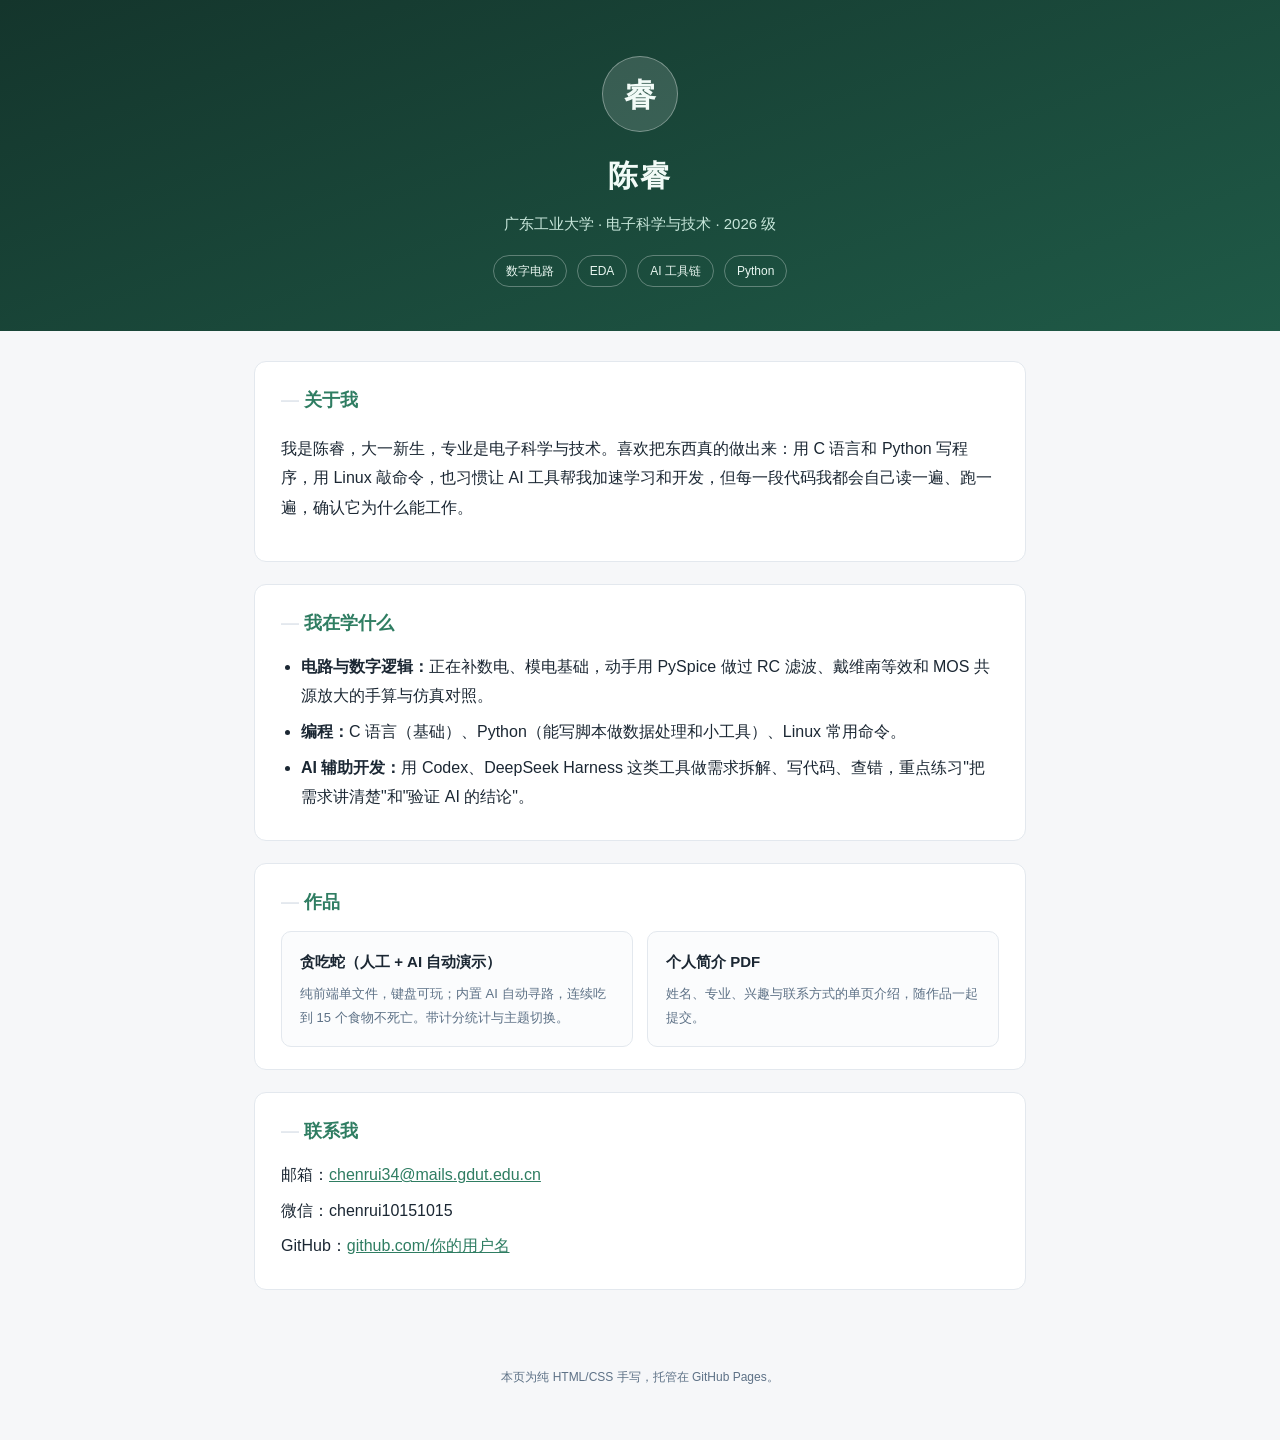
==== website/index.html @ 09685e07 "添加个人简介 PDF 与个人网站（HTML/CSS）" ====
<!DOCTYPE html>
<html lang="zh-CN">
<head>
<meta charset="UTF-8">
<meta name="viewport" content="width=device-width, initial-scale=1.0">
<title>陈睿 · 个人主页</title>
<link rel="stylesheet" href="style.css">
</head>
<body>
<header class="hero">
  <div class="avatar">睿</div>
  <h1>陈睿</h1>
  <p class="sub">广东工业大学 · 电子科学与技术 · 2026 级</p>
  <p class="tags"><span>数字电路</span><span>EDA</span><span>AI 工具链</span><span>Python</span></p>
</header>

<main>
  <section>
    <h2>关于我</h2>
    <p>我是陈睿，大一新生，专业是电子科学与技术。喜欢把东西真的做出来：用 C 语言和 Python 写程序，用 Linux 敲命令，也习惯让 AI 工具帮我加速学习和开发，但每一段代码我都会自己读一遍、跑一遍，确认它为什么能工作。</p>
  </section>

  <section>
    <h2>我在学什么</h2>
    <ul>
      <li><strong>电路与数字逻辑：</strong>正在补数电、模电基础，动手用 PySpice 做过 RC 滤波、戴维南等效和 MOS 共源放大的手算与仿真对照。</li>
      <li><strong>编程：</strong>C 语言（基础）、Python（能写脚本做数据处理和小工具）、Linux 常用命令。</li>
      <li><strong>AI 辅助开发：</strong>用 Codex、DeepSeek Harness 这类工具做需求拆解、写代码、查错，重点练习"把需求讲清楚"和"验证 AI 的结论"。</li>
    </ul>
  </section>

  <section>
    <h2>作品</h2>
    <div class="cards">
      <a class="card" href="../game/snake.html">
        <h3>贪吃蛇（人工 + AI 自动演示）</h3>
        <p>纯前端单文件，键盘可玩；内置 AI 自动寻路，连续吃到 15 个食物不死亡。带计分统计与主题切换。</p>
      </a>
      <div class="card">
        <h3>个人简介 PDF</h3>
        <p>姓名、专业、兴趣与联系方式的单页介绍，随作品一起提交。</p>
      </div>
    </div>
  </section>

  <section>
    <h2>联系我</h2>
    <ul class="contact">
      <li>邮箱：<a href="mailto:chenrui34@mails.gdut.edu.cn">chenrui34@mails.gdut.edu.cn</a></li>
      <li>微信：chenrui10151015</li>
      <li>GitHub：<a href="https://github.com/">github.com/你的用户名</a></li>
    </ul>
  </section>
</main>

<footer>
  <p>本页为纯 HTML/CSS 手写，托管在 GitHub Pages。</p>
</footer>
</body>
</html>
---- website/style.css ----
:root {
  --bg: #f6f7f9;
  --card: #ffffff;
  --text: #1b2733;
  --sub: #5d7186;
  --line: #e3e8ee;
  --accent: #2f7d62;
}

* { box-sizing: border-box; }

body {
  margin: 0;
  background: var(--bg);
  color: var(--text);
  font-family: "Microsoft YaHei", "PingFang SC", -apple-system, Arial, sans-serif;
  line-height: 1.85;
}

.hero {
  background: linear-gradient(160deg, #14352c, #1f5a47);
  color: #f2fbf7;
  padding: 56px 24px 44px;
  text-align: center;
}

.avatar {
  width: 76px; height: 76px; margin: 0 auto 16px;
  border-radius: 50%;
  background: rgba(255, 255, 255, .14);
  border: 1px solid rgba(255, 255, 255, .35);
  font-size: 32px; font-weight: 700; line-height: 76px;
}

.hero h1 { margin: 0 0 6px; font-size: 30px; letter-spacing: 2px; }
.hero .sub { margin: 0 0 18px; color: #c7e6da; font-size: 15px; }

.tags { margin: 0; padding: 0; list-style: none; display: flex; gap: 10px; justify-content: center; flex-wrap: wrap; }
.tags span {
  font-size: 12px; padding: 4px 12px; border-radius: 999px;
  border: 1px solid rgba(255, 255, 255, .3); color: #e8f6f0;
}

main { max-width: 820px; margin: 0 auto; padding: 8px 24px 40px; }

section {
  background: var(--card);
  border: 1px solid var(--line);
  border-radius: 12px;
  padding: 22px 26px;
  margin-top: 22px;
}

section h2 {
  margin: 0 0 12px;
  font-size: 18px;
  color: var(--accent);
}

section h2::before { content: "— "; color: var(--line); }

ul { margin: 0; padding-left: 20px; }
li { margin: 6px 0; }

.cards { display: grid; grid-template-columns: repeat(auto-fit, minmax(240px, 1fr)); gap: 14px; }

.card {
  display: block; text-decoration: none; color: inherit;
  border: 1px solid var(--line); border-radius: 10px;
  padding: 16px 18px; background: #fbfcfd;
  transition: border-color .15s, transform .15s;
}

.card:hover { border-color: var(--accent); transform: translateY(-2px); }
.card h3 { margin: 0 0 6px; font-size: 15px; }
.card p { margin: 0; font-size: 13px; color: var(--sub); }

.contact { list-style: none; padding-left: 0; }
a { color: var(--accent); }

footer {
  text-align: center; color: var(--sub); font-size: 12px;
  padding: 24px 16px 40px;
}
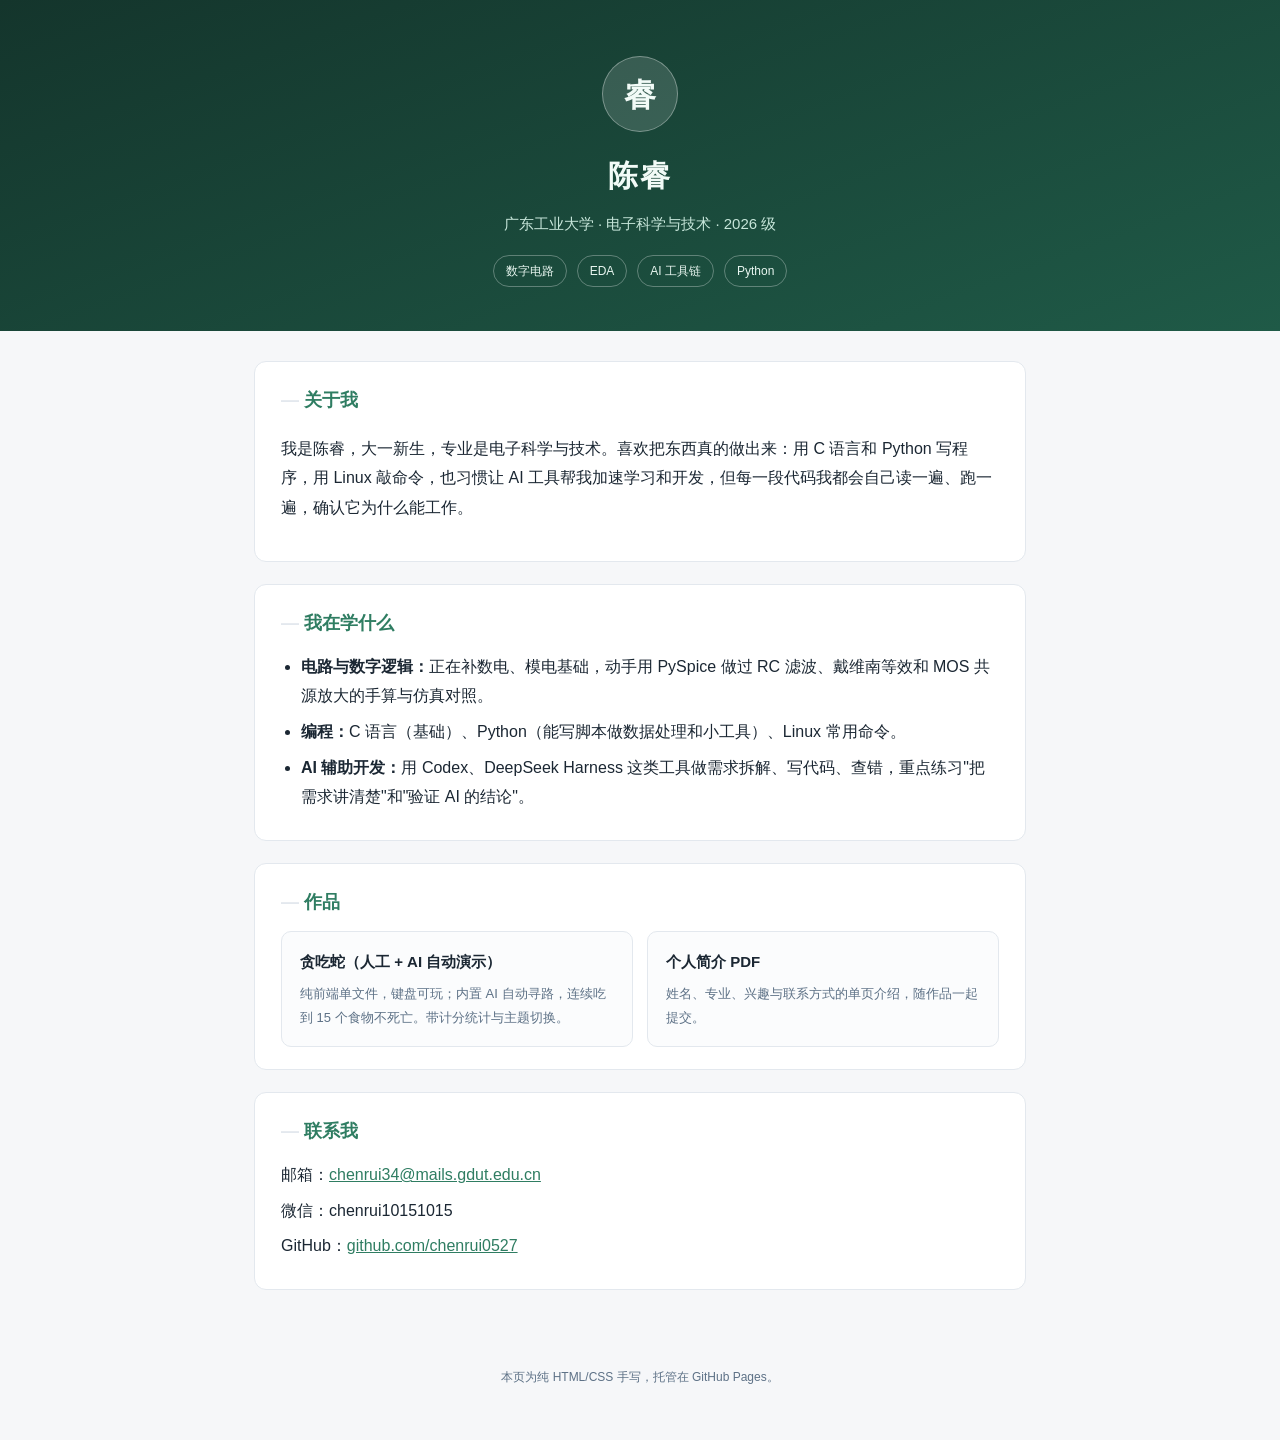
==== commit e8e0538b: "更新仓库与个人网站地址" ====
--- a/website/index.html
+++ b/website/index.html
@@ -48,7 +48,7 @@
     <ul class="contact">
       <li>邮箱：<a href="mailto:chenrui34@mails.gdut.edu.cn">chenrui34@mails.gdut.edu.cn</a></li>
       <li>微信：chenrui10151015</li>
-      <li>GitHub：<a href="https://github.com/">github.com/你的用户名</a></li>
+      <li>GitHub：<a href="https://github.com/chenrui0527">github.com/chenrui0527</a></li>
     </ul>
   </section>
 </main>
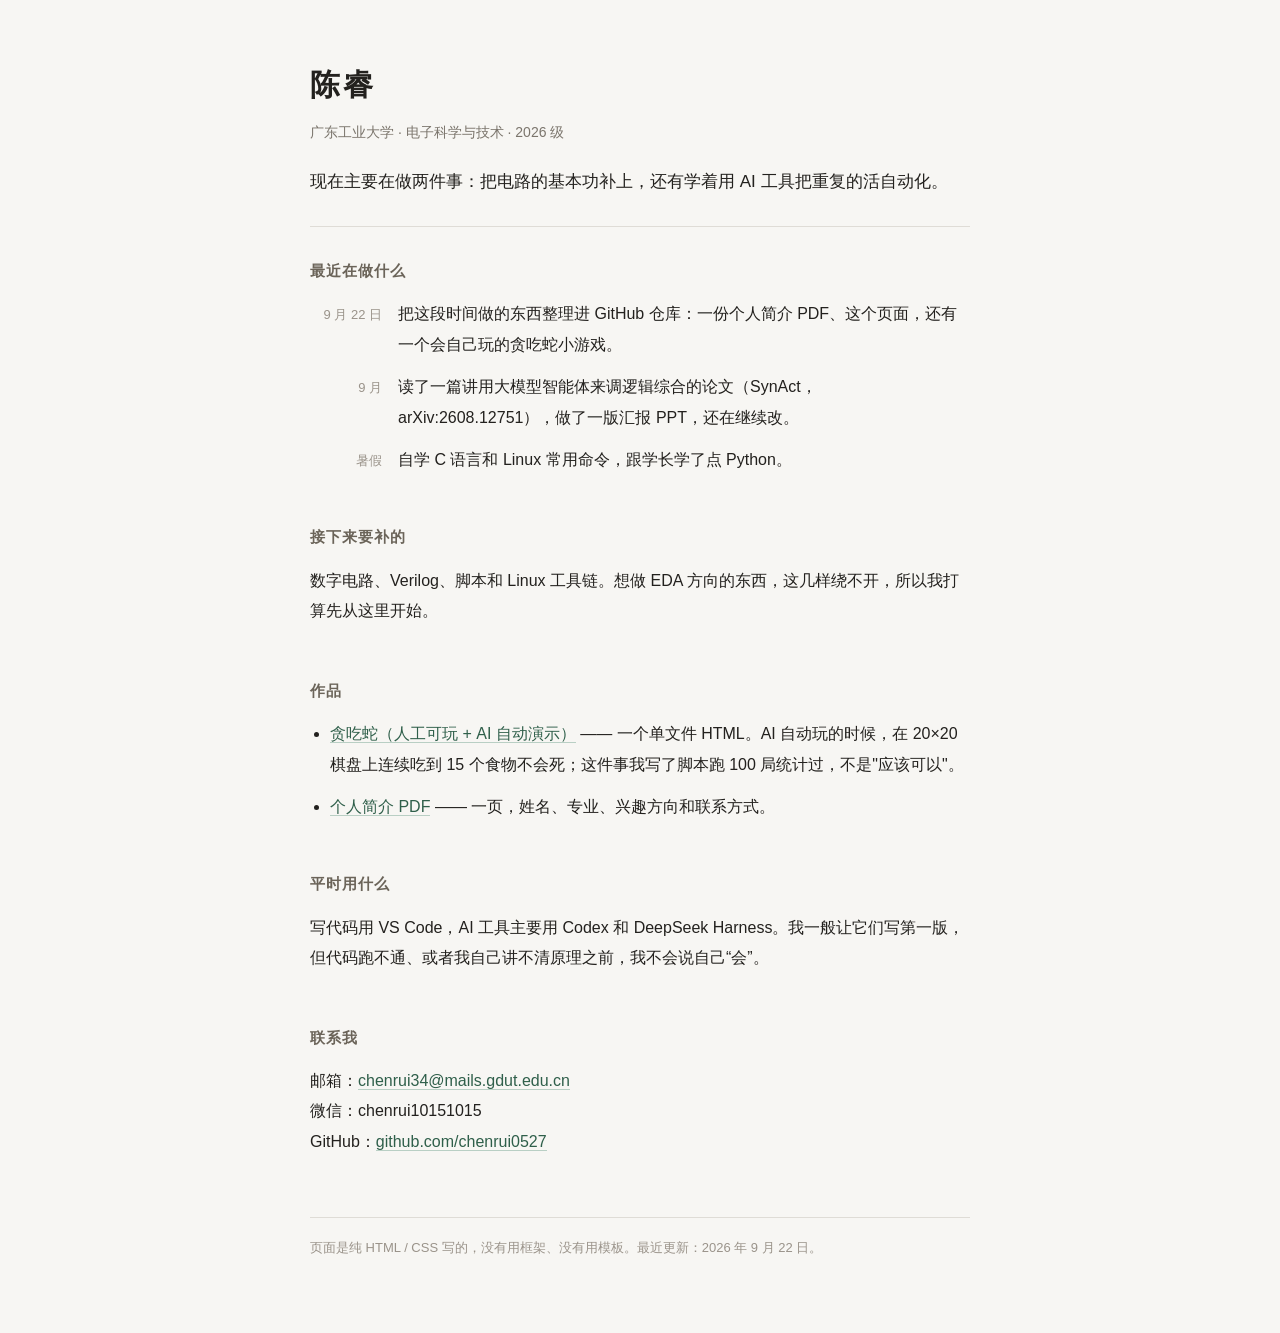
==== commit f625dfbc: "重写个人网站版式：改为单栏排版，去掉模板感" ====
--- a/website/index.html
+++ b/website/index.html
@@ -3,58 +3,71 @@
 <head>
 <meta charset="UTF-8">
 <meta name="viewport" content="width=device-width, initial-scale=1.0">
-<title>陈睿 · 个人主页</title>
+<title>陈睿</title>
 <link rel="stylesheet" href="style.css">
 </head>
 <body>
-<header class="hero">
-  <div class="avatar">睿</div>
-  <h1>陈睿</h1>
-  <p class="sub">广东工业大学 · 电子科学与技术 · 2026 级</p>
-  <p class="tags"><span>数字电路</span><span>EDA</span><span>AI 工具链</span><span>Python</span></p>
-</header>
-
 <main>
-  <section>
-    <h2>关于我</h2>
-    <p>我是陈睿，大一新生，专业是电子科学与技术。喜欢把东西真的做出来：用 C 语言和 Python 写程序，用 Linux 敲命令，也习惯让 AI 工具帮我加速学习和开发，但每一段代码我都会自己读一遍、跑一遍，确认它为什么能工作。</p>
-  </section>
+  <header>
+    <h1>陈睿</h1>
+    <p class="meta">广东工业大学 · 电子科学与技术 · 2026 级</p>
+    <p class="lede">现在主要在做两件事：把电路的基本功补上，还有学着用 AI 工具把重复的活自动化。</p>
+  </header>
 
   <section>
-    <h2>我在学什么</h2>
-    <ul>
-      <li><strong>电路与数字逻辑：</strong>正在补数电、模电基础，动手用 PySpice 做过 RC 滤波、戴维南等效和 MOS 共源放大的手算与仿真对照。</li>
-      <li><strong>编程：</strong>C 语言（基础）、Python（能写脚本做数据处理和小工具）、Linux 常用命令。</li>
-      <li><strong>AI 辅助开发：</strong>用 Codex、DeepSeek Harness 这类工具做需求拆解、写代码、查错，重点练习"把需求讲清楚"和"验证 AI 的结论"。</li>
+    <h2>最近在做什么</h2>
+    <ul class="dated">
+      <li>
+        <span class="d">9 月 22 日</span>
+        把这段时间做的东西整理进 GitHub 仓库：一份个人简介 PDF、这个页面，还有一个会自己玩的贪吃蛇小游戏。
+      </li>
+      <li>
+        <span class="d">9 月</span>
+        读了一篇讲用大模型智能体来调逻辑综合的论文（SynAct，arXiv:2608.12751），做了一版汇报 PPT，还在继续改。
+      </li>
+      <li>
+        <span class="d">暑假</span>
+        自学 C 语言和 Linux 常用命令，跟学长学了点 Python。
+      </li>
     </ul>
   </section>
 
   <section>
+    <h2>接下来要补的</h2>
+    <p>数字电路、Verilog、脚本和 Linux 工具链。想做 EDA 方向的东西，这几样绕不开，所以我打算先从这里开始。</p>
+  </section>
+
+  <section>
     <h2>作品</h2>
-    <div class="cards">
-      <a class="card" href="../game/snake.html">
-        <h3>贪吃蛇（人工 + AI 自动演示）</h3>
-        <p>纯前端单文件，键盘可玩；内置 AI 自动寻路，连续吃到 15 个食物不死亡。带计分统计与主题切换。</p>
-      </a>
-      <div class="card">
-        <h3>个人简介 PDF</h3>
-        <p>姓名、专业、兴趣与联系方式的单页介绍，随作品一起提交。</p>
-      </div>
-    </div>
+    <ul>
+      <li>
+        <a href="../game/snake.html">贪吃蛇（人工可玩 + AI 自动演示）</a>
+        —— 一个单文件 HTML。AI 自动玩的时候，在 20×20 棋盘上连续吃到 15 个食物不会死；这件事我写了脚本跑 100 局统计过，不是"应该可以"。
+      </li>
+      <li>
+        <a href="../profile/个人简介.pdf">个人简介 PDF</a>
+        —— 一页，姓名、专业、兴趣方向和联系方式。
+      </li>
+    </ul>
+  </section>
+
+  <section>
+    <h2>平时用什么</h2>
+    <p>写代码用 VS Code，AI 工具主要用 Codex 和 DeepSeek Harness。我一般让它们写第一版，但代码跑不通、或者我自己讲不清原理之前，我不会说自己“会”。</p>
   </section>
 
   <section>
     <h2>联系我</h2>
-    <ul class="contact">
-      <li>邮箱：<a href="mailto:chenrui34@mails.gdut.edu.cn">chenrui34@mails.gdut.edu.cn</a></li>
-      <li>微信：chenrui10151015</li>
-      <li>GitHub：<a href="https://github.com/chenrui0527">github.com/chenrui0527</a></li>
-    </ul>
+    <p>
+      邮箱：<a href="mailto:chenrui34@mails.gdut.edu.cn">chenrui34@mails.gdut.edu.cn</a><br>
+      微信：chenrui10151015<br>
+      GitHub：<a href="https://github.com/chenrui0527">github.com/chenrui0527</a>
+    </p>
   </section>
+
+  <footer>
+    页面是纯 HTML / CSS 写的，没有用框架、没有用模板。最近更新：2026 年 9 月 22 日。
+  </footer>
 </main>
-
-<footer>
-  <p>本页为纯 HTML/CSS 手写，托管在 GitHub Pages。</p>
-</footer>
 </body>
 </html>
--- a/website/style.css
+++ b/website/style.css
@@ -1,84 +1,109 @@
-:root {
-  --bg: #f6f7f9;
-  --card: #ffffff;
-  --text: #1b2733;
-  --sub: #5d7186;
-  --line: #e3e8ee;
-  --accent: #2f7d62;
-}
-
-* { box-sizing: border-box; }
+/* 单栏、左对齐，尽量少装饰 */
 
 body {
   margin: 0;
-  background: var(--bg);
-  color: var(--text);
-  font-family: "Microsoft YaHei", "PingFang SC", -apple-system, Arial, sans-serif;
-  line-height: 1.85;
+  padding: 56px 24px 72px;
+  background: #f7f6f3;
+  color: #23211e;
+  font-family: "Microsoft YaHei", "PingFang SC", Arial, sans-serif;
+  font-size: 16px;
+  line-height: 1.9;
+  -webkit-font-smoothing: antialiased;
 }
 
-.hero {
-  background: linear-gradient(160deg, #14352c, #1f5a47);
-  color: #f2fbf7;
-  padding: 56px 24px 44px;
-  text-align: center;
+main {
+  max-width: 660px;
+  margin: 0 auto;
 }
 
-.avatar {
-  width: 76px; height: 76px; margin: 0 auto 16px;
-  border-radius: 50%;
-  background: rgba(255, 255, 255, .14);
-  border: 1px solid rgba(255, 255, 255, .35);
-  font-size: 32px; font-weight: 700; line-height: 76px;
+header {
+  padding-bottom: 28px;
+  border-bottom: 1px solid #dfdcd6;
 }
 
-.hero h1 { margin: 0 0 6px; font-size: 30px; letter-spacing: 2px; }
-.hero .sub { margin: 0 0 18px; color: #c7e6da; font-size: 15px; }
-
-.tags { margin: 0; padding: 0; list-style: none; display: flex; gap: 10px; justify-content: center; flex-wrap: wrap; }
-.tags span {
-  font-size: 12px; padding: 4px 12px; border-radius: 999px;
-  border: 1px solid rgba(255, 255, 255, .3); color: #e8f6f0;
+h1 {
+  margin: 0 0 6px;
+  font-size: 30px;
+  font-weight: 700;
+  letter-spacing: 3px;
 }
 
-main { max-width: 820px; margin: 0 auto; padding: 8px 24px 40px; }
+.meta {
+  margin: 0 0 20px;
+  color: #7b756c;
+  font-size: 14px;
+}
+
+.lede {
+  margin: 0;
+  font-size: 17px;
+}
 
 section {
-  background: var(--card);
-  border: 1px solid var(--line);
-  border-radius: 12px;
-  padding: 22px 26px;
-  margin-top: 22px;
+  padding: 30px 0 6px;
 }
 
-section h2 {
-  margin: 0 0 12px;
-  font-size: 18px;
-  color: var(--accent);
+h2 {
+  margin: 0 0 14px;
+  font-size: 15px;
+  font-weight: 700;
+  letter-spacing: 1px;
+  color: #6b6459;
 }
 
-section h2::before { content: "— "; color: var(--line); }
-
-ul { margin: 0; padding-left: 20px; }
-li { margin: 6px 0; }
-
-.cards { display: grid; grid-template-columns: repeat(auto-fit, minmax(240px, 1fr)); gap: 14px; }
-
-.card {
-  display: block; text-decoration: none; color: inherit;
-  border: 1px solid var(--line); border-radius: 10px;
-  padding: 16px 18px; background: #fbfcfd;
-  transition: border-color .15s, transform .15s;
+p {
+  margin: 0 0 14px;
 }
 
-.card:hover { border-color: var(--accent); transform: translateY(-2px); }
-.card h3 { margin: 0 0 6px; font-size: 15px; }
-.card p { margin: 0; font-size: 13px; color: var(--sub); }
+ul {
+  margin: 0;
+  padding-left: 20px;
+}
 
-.contact { list-style: none; padding-left: 0; }
-a { color: var(--accent); }
+li {
+  margin-bottom: 12px;
+}
+
+/* 带日期的记录：日期单独占一列，像一个简单的时间线 */
+.dated {
+  list-style: none;
+  padding-left: 0;
+}
+
+.dated li {
+  display: flex;
+  gap: 16px;
+  align-items: baseline;
+}
+
+.dated .d {
+  flex: 0 0 72px;
+  color: #9a938a;
+  font-size: 13px;
+  text-align: right;
+}
+
+a {
+  color: #2f5f4a;
+  text-decoration: none;
+  border-bottom: 1px solid #b9cfc4;
+}
+
+a:hover {
+  border-bottom-color: #2f5f4a;
+}
 
 footer {
-  text-align: center; color: var(--sub); font-size: 12px;
-  padding: 24px 16px 40px;
+  margin-top: 40px;
+  padding-top: 18px;
+  border-top: 1px solid #dfdcd6;
+  color: #9a938a;
+  font-size: 13px;
 }
+
+@media (max-width: 520px) {
+  body { padding: 36px 18px 56px; font-size: 15px; }
+  h1 { font-size: 26px; }
+  .dated li { display: block; }
+  .dated .d { display: block; text-align: left; margin-bottom: 2px; }
+}
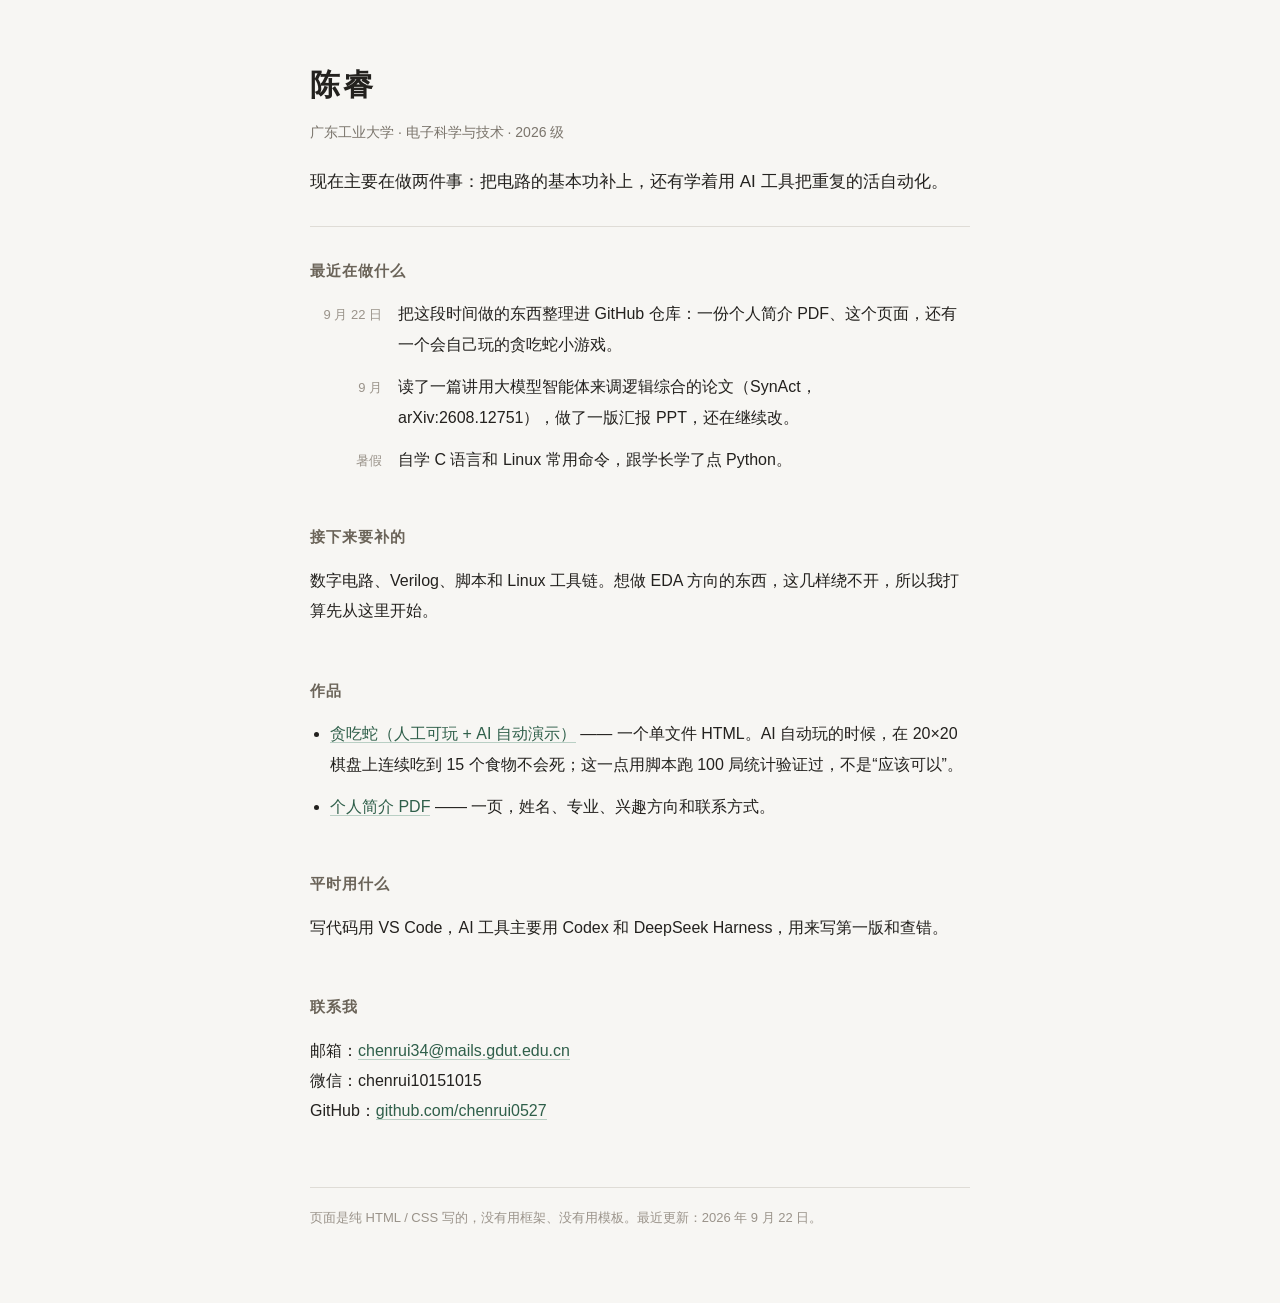
==== commit 16f07e7b: "修正文档中不准确的个人经历描述，仅保留实际做过的内容" ====
--- a/website/index.html
+++ b/website/index.html
@@ -42,7 +42,7 @@
     <ul>
       <li>
         <a href="../game/snake.html">贪吃蛇（人工可玩 + AI 自动演示）</a>
-        —— 一个单文件 HTML。AI 自动玩的时候，在 20×20 棋盘上连续吃到 15 个食物不会死；这件事我写了脚本跑 100 局统计过，不是"应该可以"。
+        —— 一个单文件 HTML。AI 自动玩的时候，在 20×20 棋盘上连续吃到 15 个食物不会死；这一点用脚本跑 100 局统计验证过，不是“应该可以”。
       </li>
       <li>
         <a href="../profile/个人简介.pdf">个人简介 PDF</a>
@@ -53,7 +53,7 @@
 
   <section>
     <h2>平时用什么</h2>
-    <p>写代码用 VS Code，AI 工具主要用 Codex 和 DeepSeek Harness。我一般让它们写第一版，但代码跑不通、或者我自己讲不清原理之前，我不会说自己“会”。</p>
+    <p>写代码用 VS Code，AI 工具主要用 Codex 和 DeepSeek Harness，用来写第一版和查错。</p>
   </section>
 
   <section>
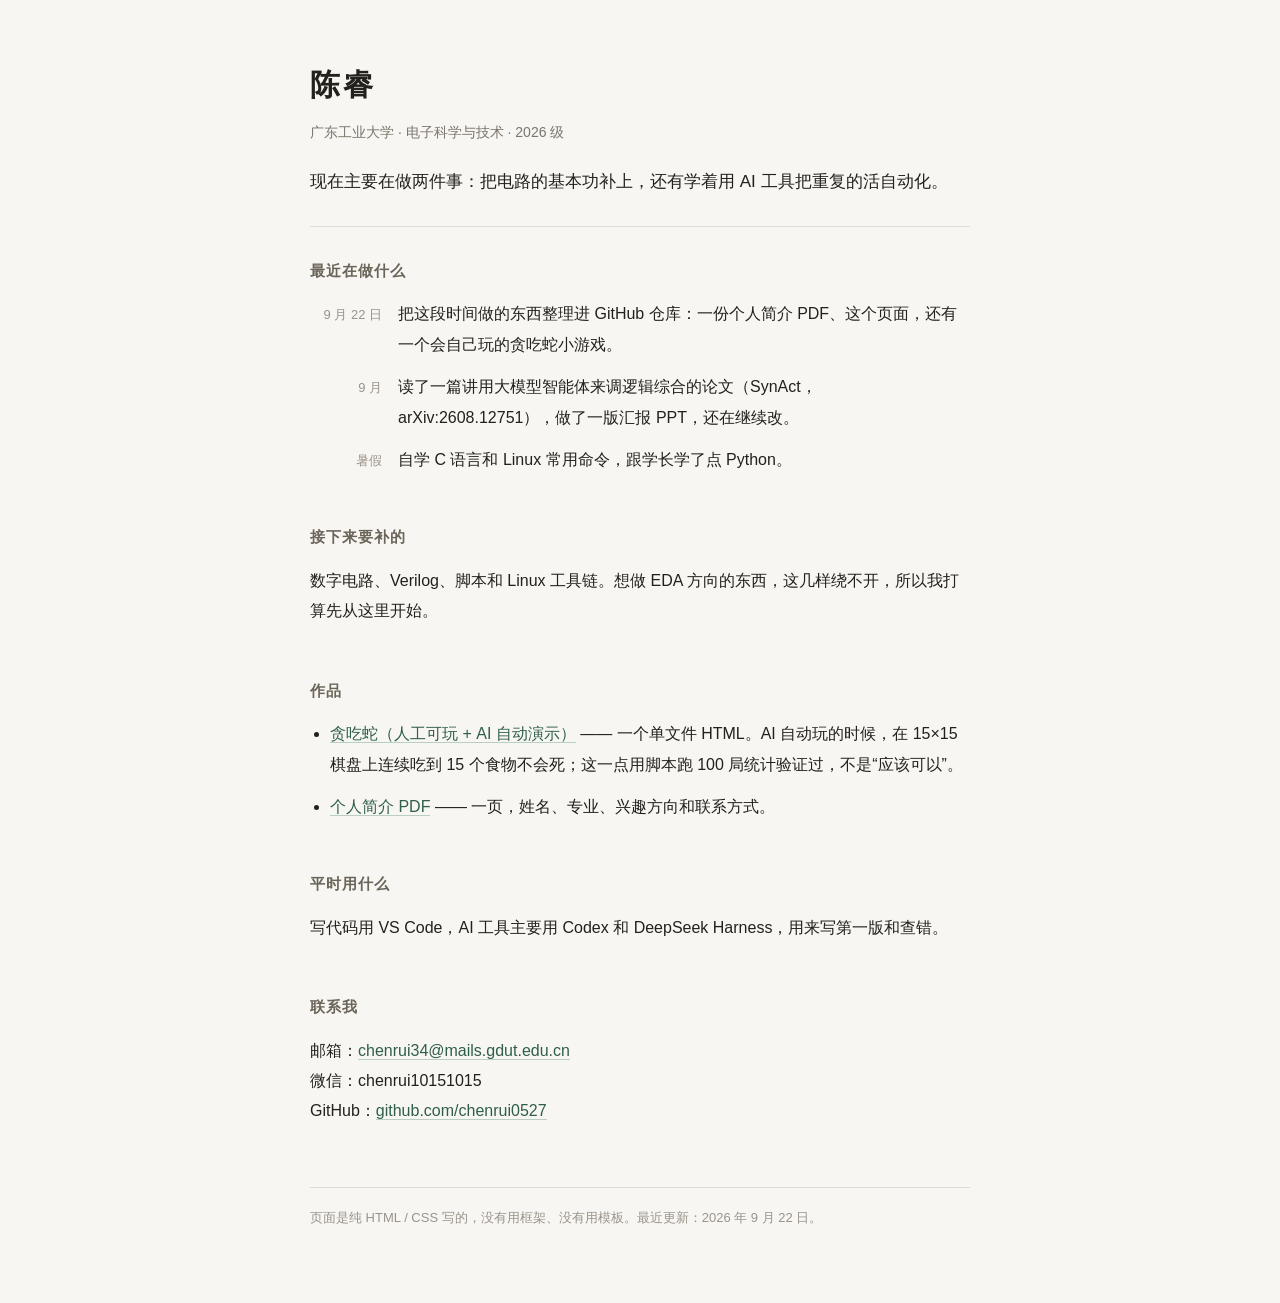
==== commit 07c0e775: "棋盘改为 15×15 并重跑统计；README 补记该次迭代" ====
--- a/website/index.html
+++ b/website/index.html
@@ -42,7 +42,7 @@
     <ul>
       <li>
         <a href="../game/snake.html">贪吃蛇（人工可玩 + AI 自动演示）</a>
-        —— 一个单文件 HTML。AI 自动玩的时候，在 20×20 棋盘上连续吃到 15 个食物不会死；这一点用脚本跑 100 局统计验证过，不是“应该可以”。
+        —— 一个单文件 HTML。AI 自动玩的时候，在 15×15 棋盘上连续吃到 15 个食物不会死；这一点用脚本跑 100 局统计验证过，不是“应该可以”。
       </li>
       <li>
         <a href="../profile/个人简介.pdf">个人简介 PDF</a>
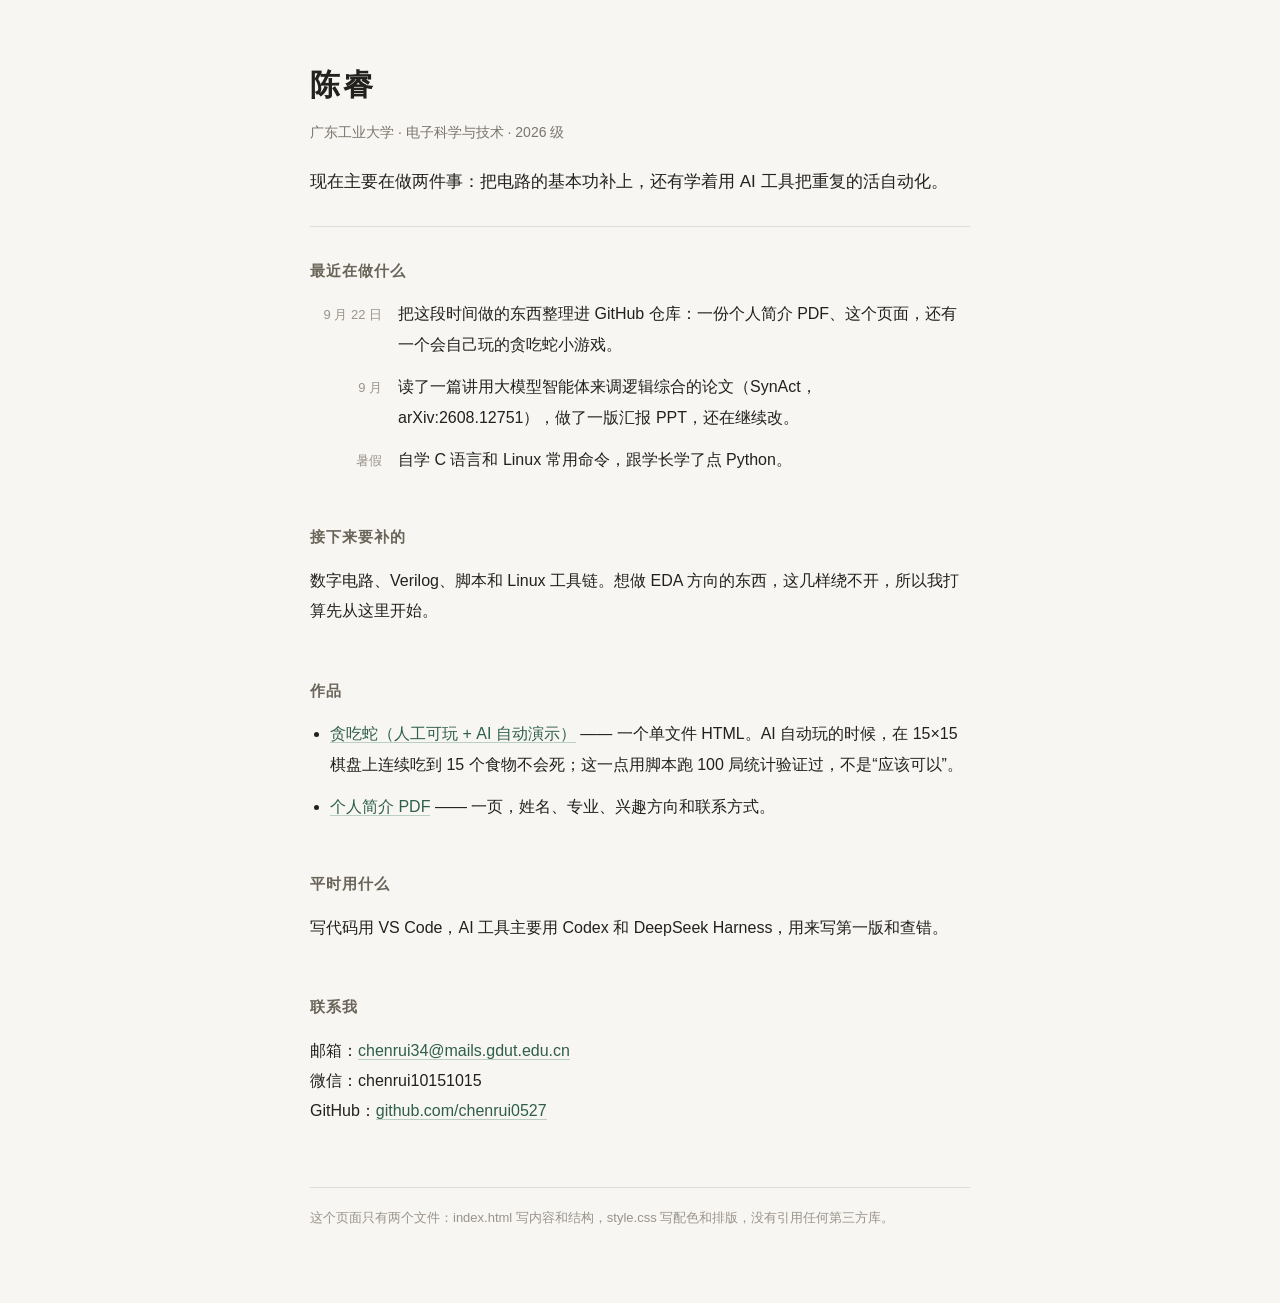
==== commit 01e61250: "去掉模板腔：页脚改成可解释的说法，README 增加真实踩坑记录" ====
--- a/website/index.html
+++ b/website/index.html
@@ -66,7 +66,7 @@
   </section>
 
   <footer>
-    页面是纯 HTML / CSS 写的，没有用框架、没有用模板。最近更新：2026 年 9 月 22 日。
+    这个页面只有两个文件：index.html 写内容和结构，style.css 写配色和排版，没有引用任何第三方库。
   </footer>
 </main>
 </body>
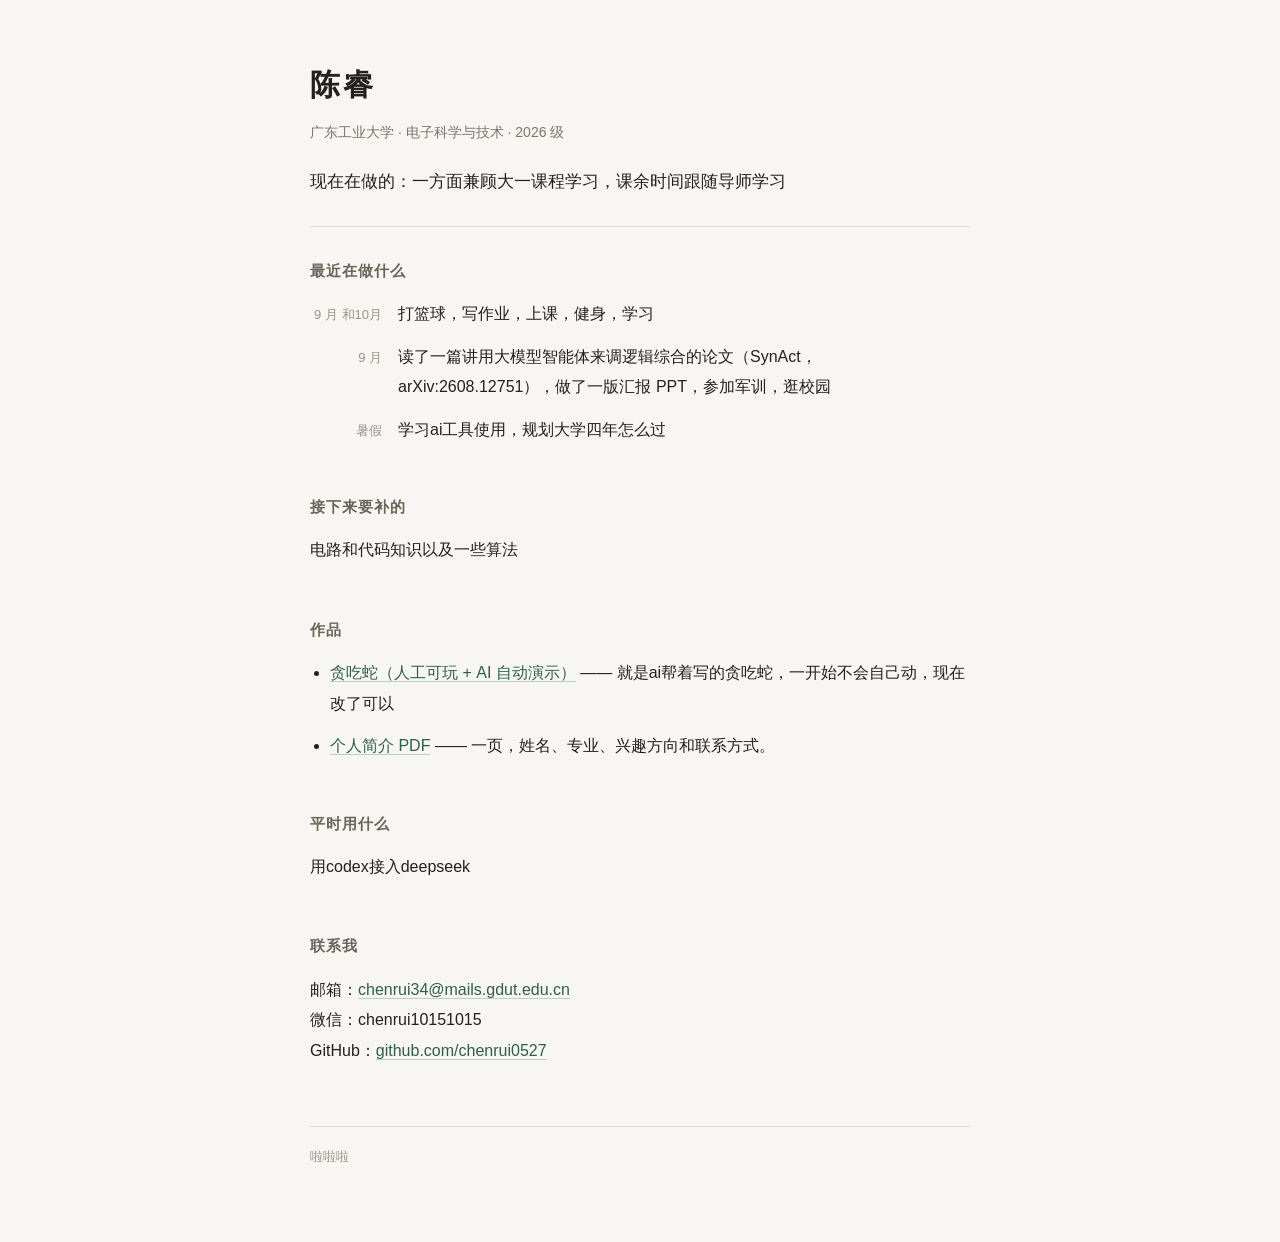
==== commit 7ca69a2d: "Update content in index.html for clarity and detail" ====
--- a/website/index.html
+++ b/website/index.html
@@ -11,30 +11,30 @@
   <header>
     <h1>陈睿</h1>
     <p class="meta">广东工业大学 · 电子科学与技术 · 2026 级</p>
-    <p class="lede">现在主要在做两件事：把电路的基本功补上，还有学着用 AI 工具把重复的活自动化。</p>
+    <p class="lede">现在在做的：一方面兼顾大一课程学习，课余时间跟随导师学习</p>
   </header>
 
   <section>
     <h2>最近在做什么</h2>
     <ul class="dated">
       <li>
-        <span class="d">9 月 22 日</span>
-        把这段时间做的东西整理进 GitHub 仓库：一份个人简介 PDF、这个页面，还有一个会自己玩的贪吃蛇小游戏。
+        <span class="d">9 月 和10月</span>
+        打篮球，写作业，上课，健身，学习
       </li>
       <li>
         <span class="d">9 月</span>
-        读了一篇讲用大模型智能体来调逻辑综合的论文（SynAct，arXiv:2608.12751），做了一版汇报 PPT，还在继续改。
+        读了一篇讲用大模型智能体来调逻辑综合的论文（SynAct，arXiv:2608.12751），做了一版汇报 PPT，参加军训，逛校园
       </li>
       <li>
         <span class="d">暑假</span>
-        自学 C 语言和 Linux 常用命令，跟学长学了点 Python。
+        学习ai工具使用，规划大学四年怎么过
       </li>
     </ul>
   </section>
 
   <section>
     <h2>接下来要补的</h2>
-    <p>数字电路、Verilog、脚本和 Linux 工具链。想做 EDA 方向的东西，这几样绕不开，所以我打算先从这里开始。</p>
+    <p>电路和代码知识以及一些算法</p>
   </section>
 
   <section>
@@ -42,7 +42,7 @@
     <ul>
       <li>
         <a href="../game/snake.html">贪吃蛇（人工可玩 + AI 自动演示）</a>
-        —— 一个单文件 HTML。AI 自动玩的时候，在 15×15 棋盘上连续吃到 15 个食物不会死；这一点用脚本跑 100 局统计验证过，不是“应该可以”。
+        —— 就是ai帮着写的贪吃蛇，一开始不会自己动，现在改了可以
       </li>
       <li>
         <a href="../profile/个人简介.pdf">个人简介 PDF</a>
@@ -53,7 +53,7 @@
 
   <section>
     <h2>平时用什么</h2>
-    <p>写代码用 VS Code，AI 工具主要用 Codex 和 DeepSeek Harness，用来写第一版和查错。</p>
+    <p>用codex接入deepseek</p>
   </section>
 
   <section>
@@ -66,7 +66,7 @@
   </section>
 
   <footer>
-    这个页面只有两个文件：index.html 写内容和结构，style.css 写配色和排版，没有引用任何第三方库。
+  啦啦啦
   </footer>
 </main>
 </body>
